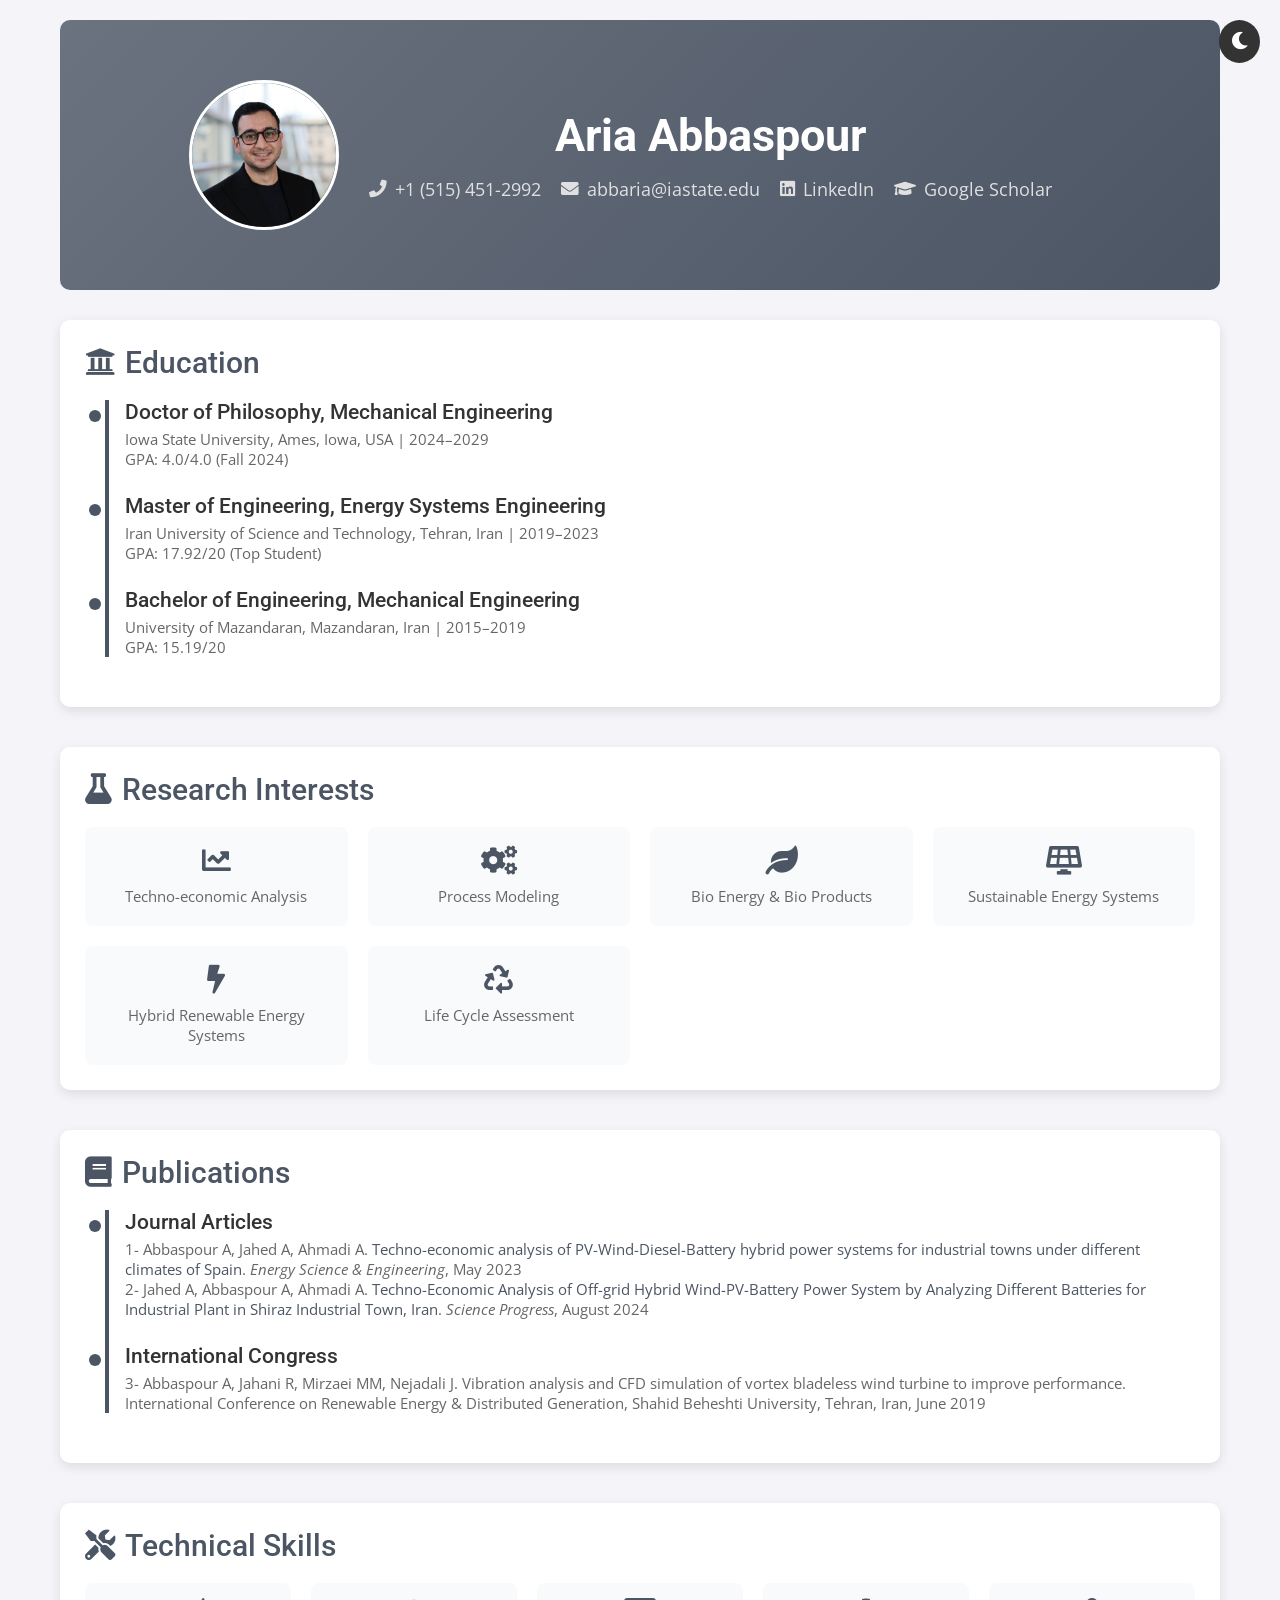
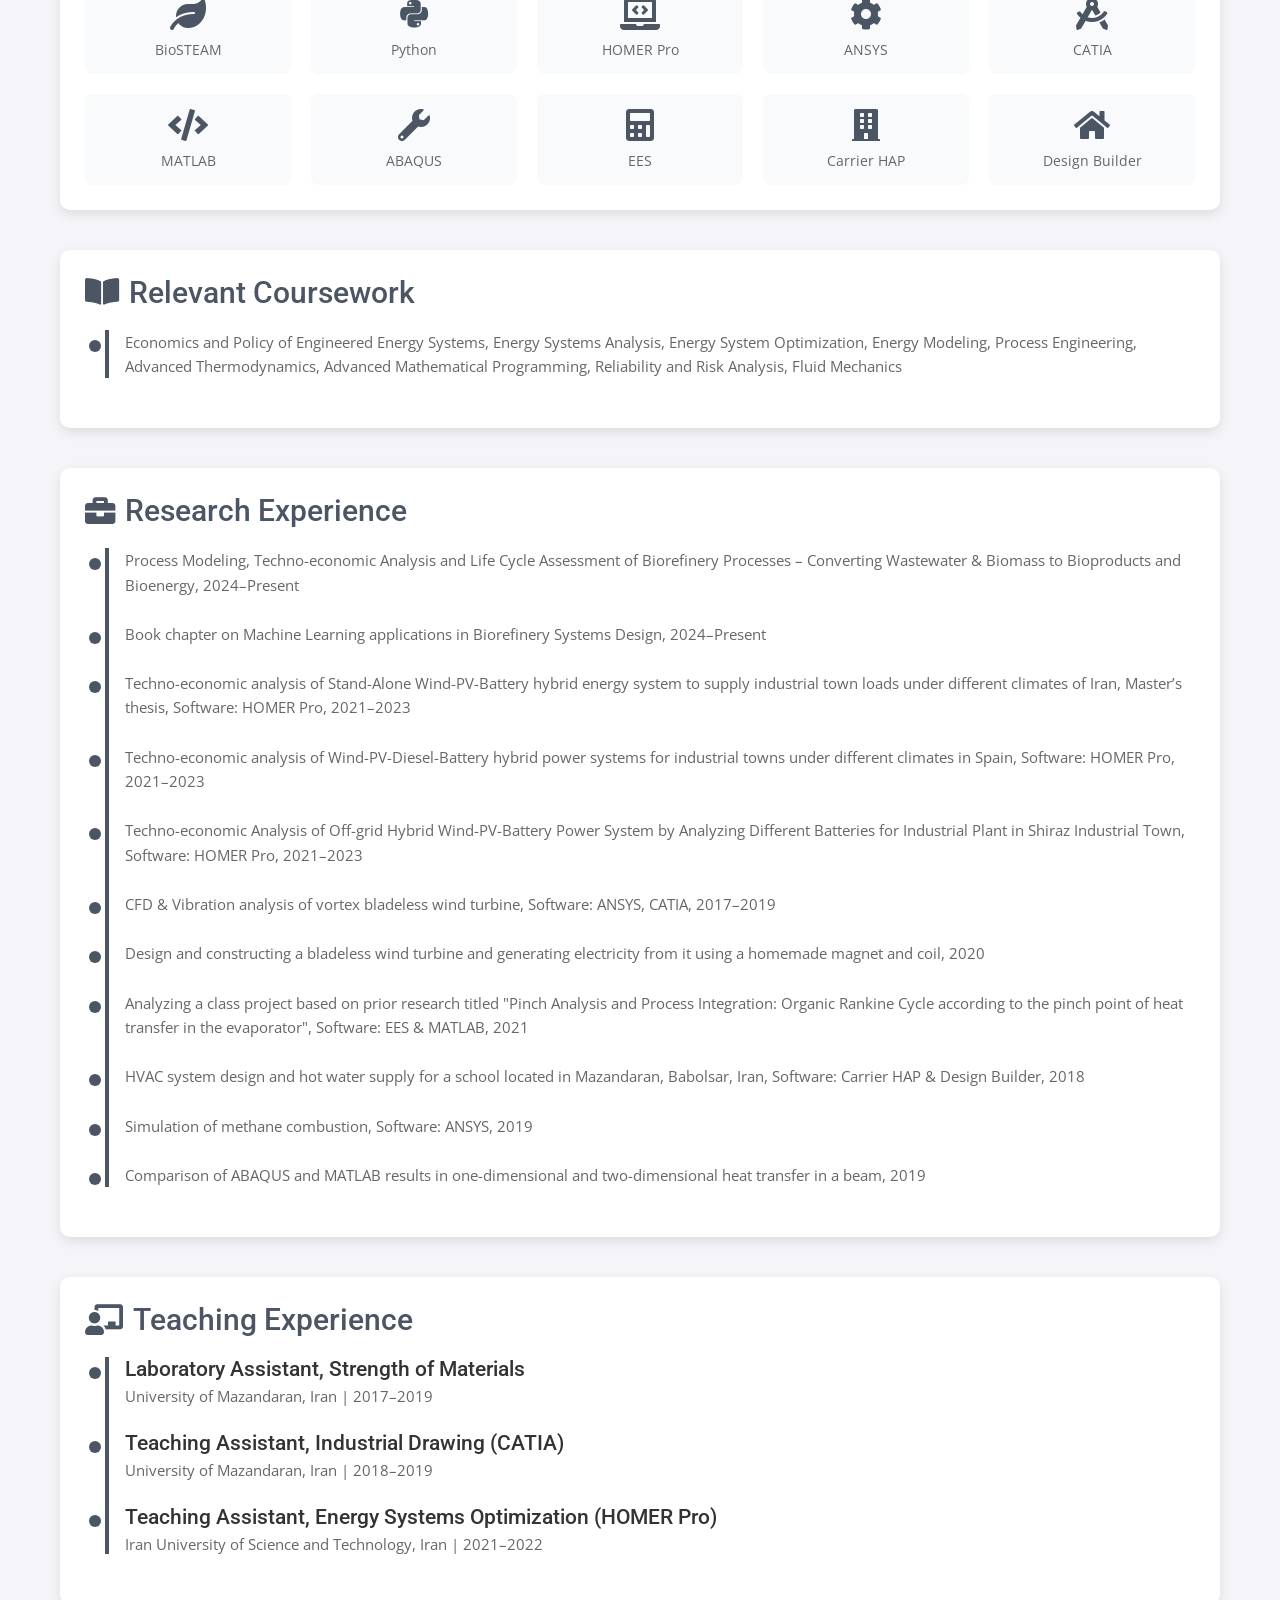
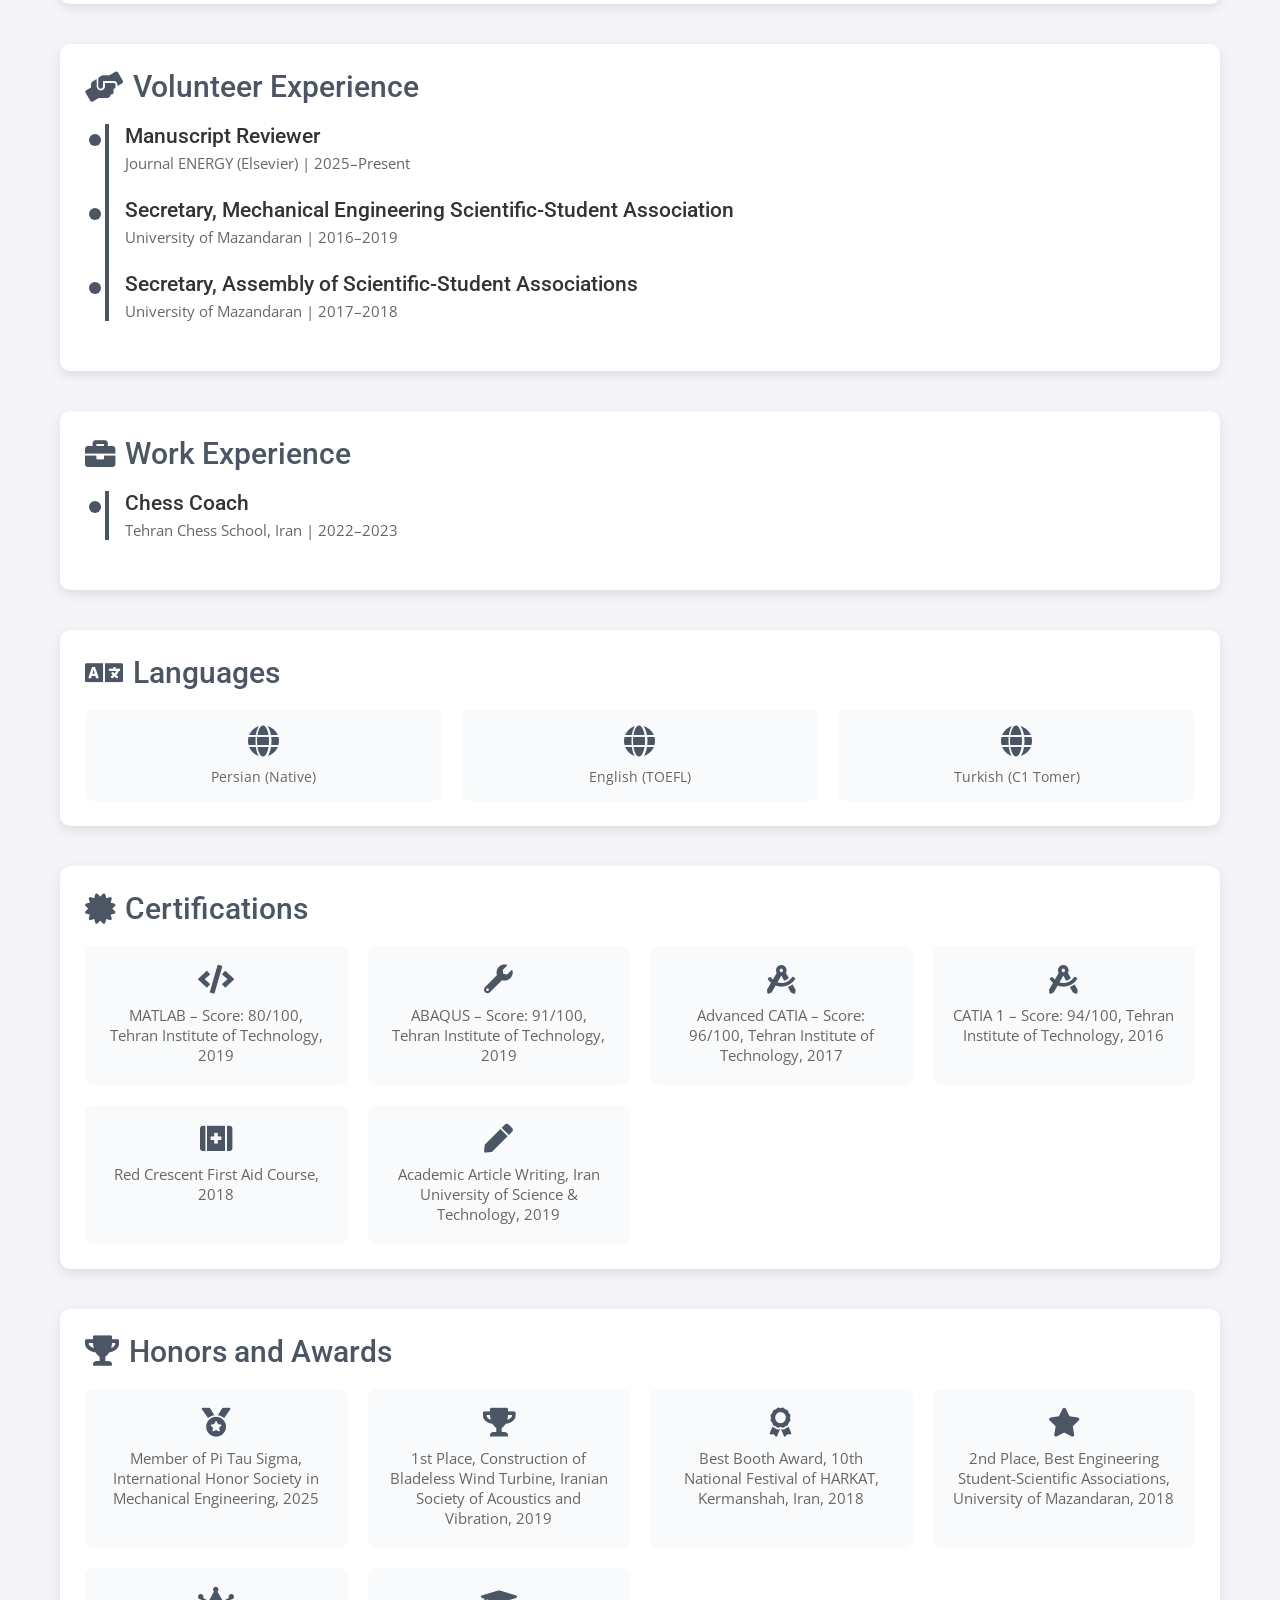
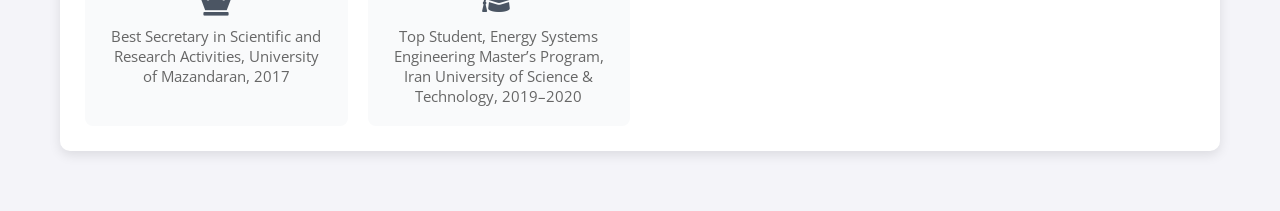
==== index.html @ 6f2ece1c "Updates Added a profile picture and changed the HTML file name to publish the CV" ====
<!DOCTYPE html>
<html lang="en">
<head>
    <meta charset="UTF-8">
    <meta name="viewport" content="width=device-width, initial-scale=1.0">
    <title>Aria Abbaspour - Curriculum Vitae</title>
    <link rel="stylesheet" href="https://cdnjs.cloudflare.com/ajax/libs/font-awesome/5.15.4/css/all.min.css">
    <link rel="stylesheet" href="https://fonts.googleapis.com/css2?family=Roboto:wght@400;500;700&family=Open+Sans:wght@300;400;600&display=swap">
    <link rel="stylesheet" href="Style.css">
</head>
<body>
    <button class="theme-toggle" onclick="toggleTheme()">
        <i class="fas fa-moon"></i>
    </button>
    <div class="container">
        <header>
            <div class="header-content">
                <img src="Picture.JPG" alt="Aria Abbaspour Profile Picture" class="profile-picture">
                <div class="header-text">
                    <h1>Aria Abbaspour</h1>
                    <div class="contact">
                        <a href="tel:+1 (515) 451-2992"><i class="fas fa-phone"></i> +1 (515) 451-2992</a>
                        <a href="mailto:abbaria@iastate.edu"><i class="fas fa-envelope"></i> abbaria@iastate.edu</a>
                        <a href="https://www.linkedin.com/in/aria-abbaspour-318b30177/" target="_blank"><i class="fab fa-linkedin"></i> LinkedIn</a>
                        <a href="https://scholar.google.com/citations?user=tmiuxmEAAAAJ&hl=en" target="_blank"><i class="fas fa-graduation-cap"></i> Google Scholar</a>
                    </div>
                </div>
            </div>
        </header>

        <section class="education">
            <h2><i class="fas fa-university"></i> Education</h2>
            <div class="timeline">
                <div class="timeline-item">
                    <h3>Doctor of Philosophy, Mechanical Engineering</h3>
                    <p>Iowa State University, Ames, Iowa, USA | 2024–2029</p>
                    <p>GPA: 4.0/4.0 (Fall 2024)</p>
                </div>
                <div class="timeline-item">
                    <h3>Master of Engineering, Energy Systems Engineering</h3>
                    <p>Iran University of Science and Technology, Tehran, Iran | 2019–2023</p>
                    <p>GPA: 17.92/20 (Top Student)</p>
                </div>
                <div class="timeline-item">
                    <h3>Bachelor of Engineering, Mechanical Engineering</h3>
                    <p>University of Mazandaran, Mazandaran, Iran | 2015–2019</p>
                    <p>GPA: 15.19/20</p>
                </div>
            </div>
        </section>

        <section class="research-interests">
            <h2><i class="fas fa-flask"></i> Research Interests</h2>
            <div class="interests-grid">
                <div class="card">
                    <i class="fas fa-chart-line"></i>
                    <p>Techno-economic Analysis</p>
                </div>
                <div class="card">
                    <i class="fas fa-cogs"></i>
                    <p>Process Modeling</p>
                </div>
                <div class="card">
                    <i class="fas fa-leaf"></i>
                    <p>Bio Energy & Bio Products</p>
                </div>
                <div class="card">
                    <i class="fas fa-solar-panel"></i>
                    <p>Sustainable Energy Systems</p>
                </div>
                <div class="card">
                    <i class="fas fa-bolt"></i>
                    <p>Hybrid Renewable Energy Systems</p>
                </div>
                <div class="card">
                    <i class="fas fa-recycle"></i>
                    <p>Life Cycle Assessment</p>
                </div>
            </div>
        </section>

        <section class="publications">
            <h2><i class="fas fa-book"></i> Publications</h2>
            <div class="timeline">
                <div class="timeline-item">
                    <h3>Journal Articles</h3>
                    <p>1- Abbaspour A, Jahed A, Ahmadi A. <a href="https://doi.org/10.1002/ese3.1495" target="_blank">Techno-economic analysis of PV-Wind-Diesel-Battery hybrid power systems for industrial towns under different climates of Spain</a>. <i>Energy Science & Engineering</i>, May 2023</p>
                    <p>2- Jahed A, Abbaspour A, Ahmadi A. <a href="https://doi.org/10.1177/00368504241265003" target="_blank">Techno-Economic Analysis of Off-grid Hybrid Wind-PV-Battery Power System by Analyzing Different Batteries for Industrial Plant in Shiraz Industrial Town, Iran</a>. <i>Science Progress</i>, August 2024</p>
                </div>
                <div class="timeline-item">
                    <h3>International Congress</h3>
                    <p>3- Abbaspour A, Jahani R, Mirzaei MM, Nejadali J. Vibration analysis and CFD simulation of vortex bladeless wind turbine to improve performance. International Conference on Renewable Energy & Distributed Generation, Shahid Beheshti University, Tehran, Iran, June 2019</p>
                </div>
            </div>
        </section>

        <section class="skills">
            <h2><i class="fas fa-tools"></i> Technical Skills</h2>
            <div class="skills-visualization">
                <div class="skill-card">
                    <i class="fas fa-leaf"></i>
                    <p>BioSTEAM</p>
                </div>
                <div class="skill-card">
                    <i class="fab fa-python"></i>
                    <p>Python</p>
                </div>
                <div class="skill-card">
                    <i class="fas fa-laptop-code"></i>
                    <p>HOMER Pro</p>
                </div>
                <div class="skill-card">
                    <i class="fas fa-cog"></i>
                    <p>ANSYS</p>
                </div>
                <div class="skill-card">
                    <i class="fas fa-drafting-compass"></i>
                    <p>CATIA</p>
                </div>
                <div class="skill-card">
                    <i class="fas fa-code"></i>
                    <p>MATLAB</p>
                </div>
                <div class="skill-card">
                    <i class="fas fa-wrench"></i>
                    <p>ABAQUS</p>
                </div>
                <div class="skill-card">
                    <i class="fas fa-calculator"></i>
                    <p>EES</p>
                </div>
                <div class="skill-card">
                    <i class="fas fa-building"></i>
                    <p>Carrier HAP</p>
                </div>
                <div class="skill-card">
                    <i class="fas fa-home"></i>
                    <p>Design Builder</p>
                </div>
            </div>
        </section>

        <section class="coursework">
            <h2><i class="fas fa-book-open"></i> Relevant Coursework</h2>
            <div class="timeline">
                <div class="timeline-item">
                    <p>Economics and Policy of Engineered Energy Systems, Energy Systems Analysis, Energy System Optimization, Energy Modeling, Process Engineering, Advanced Thermodynamics, Advanced Mathematical Programming, Reliability and Risk Analysis, Fluid Mechanics</p>
                </div>
            </div>
        </section>

        <section class="research-experience">
            <h2><i class="fas fa-briefcase"></i> Research Experience</h2>
            <div class="timeline">
                <div class="timeline-item">
                    <p>Process Modeling, Techno-economic Analysis and Life Cycle Assessment of Biorefinery Processes – Converting Wastewater & Biomass to Bioproducts and Bioenergy, 2024–Present</p>
                </div>
                <div class="timeline-item">
                    <p>Book chapter on Machine Learning applications in Biorefinery Systems Design, 2024–Present</p>
                </div>
                <div class="timeline-item">
                    <p>Techno-economic analysis of Stand-Alone Wind-PV-Battery hybrid energy system to supply industrial town loads under different climates of Iran, Master’s thesis, Software: HOMER Pro, 2021–2023</p>
                </div>
                <div class="timeline-item">
                    <p>Techno-economic analysis of Wind-PV-Diesel-Battery hybrid power systems for industrial towns under different climates in Spain, Software: HOMER Pro, 2021–2023</p>
                </div>
                <div class="timeline-item">
                    <p>Techno-economic Analysis of Off-grid Hybrid Wind-PV-Battery Power System by Analyzing Different Batteries for Industrial Plant in Shiraz Industrial Town, Software: HOMER Pro, 2021–2023</p>
                </div>
                <div class="timeline-item">
                    <p>CFD & Vibration analysis of vortex bladeless wind turbine, Software: ANSYS, CATIA, 2017–2019</p>
                </div>
                <div class="timeline-item">
                    <p>Design and constructing a bladeless wind turbine and generating electricity from it using a homemade magnet and coil, 2020</p>
                </div>
                <div class="timeline-item">
                    <p>Analyzing a class project based on prior research titled "Pinch Analysis and Process Integration: Organic Rankine Cycle according to the pinch point of heat transfer in the evaporator", Software: EES & MATLAB, 2021</p>
                </div>
                <div class="timeline-item">
                    <p>HVAC system design and hot water supply for a school located in Mazandaran, Babolsar, Iran, Software: Carrier HAP & Design Builder, 2018</p>
                </div>
                <div class="timeline-item">
                    <p>Simulation of methane combustion, Software: ANSYS, 2019</p>
                </div>
                <div class="timeline-item">
                    <p>Comparison of ABAQUS and MATLAB results in one-dimensional and two-dimensional heat transfer in a beam, 2019</p>
                </div>
            </div>
        </section>

        <section class="teaching">
            <h2><i class="fas fa-chalkboard-teacher"></i> Teaching Experience</h2>
            <div class="timeline">
                <div class="timeline-item">
                    <h3>Laboratory Assistant, Strength of Materials</h3>
                    <p>University of Mazandaran, Iran | 2017–2019</p>
                </div>
                <div class="timeline-item">
                    <h3>Teaching Assistant, Industrial Drawing (CATIA)</h3>
                    <p>University of Mazandaran, Iran | 2018–2019</p>
                </div>
                <div class="timeline-item">
                    <h3>Teaching Assistant, Energy Systems Optimization (HOMER Pro)</h3>
                    <p>Iran University of Science and Technology, Iran | 2021–2022</p>
                </div>
            </div>
        </section>

        <section class="volunteer">
            <h2><i class="fas fa-hands-helping"></i> Volunteer Experience</h2>
            <div class="timeline">
                <div class="timeline-item">
                    <h3>Manuscript Reviewer</h3>
                    <p>Journal ENERGY (Elsevier) | 2025–Present</p>
                </div>
                <div class="timeline-item">
                    <h3>Secretary, Mechanical Engineering Scientific-Student Association</h3>
                    <p>University of Mazandaran | 2016–2019</p>
                </div>
                <div class="timeline-item">
                    <h3>Secretary, Assembly of Scientific-Student Associations</h3>
                    <p>University of Mazandaran | 2017–2018</p>
                </div>
            </div>
        </section>

        <section class="work">
            <h2><i class="fas fa-briefcase"></i> Work Experience</h2>
            <div class="timeline">
                <div class="timeline-item">
                    <h3>Chess Coach</h3>
                    <p>Tehran Chess School, Iran | 2022–2023</p>
                </div>
            </div>
        </section>

        <section class="languages">
            <h2><i class="fas fa-language"></i> Languages</h2>
            <div class="languages-grid">
                <div class="language-card">
                    <i class="fas fa-globe"></i>
                    <p>Persian (Native)</p>
                </div>
                <div class="language-card">
                    <i class="fas fa-globe"></i>
                    <p>English (TOEFL)</p>
                </div>
                <div class="language-card">
                    <i class="fas fa-globe"></i>
                    <p>Turkish (C1 Tomer)</p>
                </div>
            </div>
        </section>

        <section class="certifications">
            <h2><i class="fas fa-certificate"></i> Certifications</h2>
            <div class="certifications-grid">
                <div class="card">
                    <i class="fas fa-code"></i>
                    <p>MATLAB – Score: 80/100, Tehran Institute of Technology, 2019</p>
                </div>
                <div class="card">
                    <i class="fas fa-wrench"></i>
                    <p>ABAQUS – Score: 91/100, Tehran Institute of Technology, 2019</p>
                </div>
                <div class="card">
                    <i class="fas fa-drafting-compass"></i>
                    <p>Advanced CATIA – Score: 96/100, Tehran Institute of Technology, 2017</p>
                </div>
                <div class="card">
                    <i class="fas fa-drafting-compass"></i>
                    <p>CATIA 1 – Score: 94/100, Tehran Institute of Technology, 2016</p>
                </div>
                <div class="card">
                    <i class="fas fa-first-aid"></i>
                    <p>Red Crescent First Aid Course, 2018</p>
                </div>
                <div class="card">
                    <i class="fas fa-pen"></i>
                    <p>Academic Article Writing, Iran University of Science & Technology, 2019</p>
                </div>
            </div>
        </section>

        <section class="awards">
            <h2><i class="fas fa-trophy"></i> Honors and Awards</h2>
            <div class="awards-grid">
                <div class="card">
                    <i class="fas fa-medal"></i>
                    <p>Member of Pi Tau Sigma, International Honor Society in Mechanical Engineering, 2025</p>
                </div>
                <div class="card">
                    <i class="fas fa-trophy"></i>
                    <p>1st Place, Construction of Bladeless Wind Turbine, Iranian Society of Acoustics and Vibration, 2019</p>
                </div>
                <div class="card">
                    <i class="fas fa-award"></i>
                    <p>Best Booth Award, 10th National Festival of HARKAT, Kermanshah, Iran, 2018</p>
                </div>
                <div class="card">
                    <i class="fas fa-star"></i>
                    <p>2nd Place, Best Engineering Student-Scientific Associations, University of Mazandaran, 2018</p>
                </div>
                <div class="card">
                    <i class="fas fa-crown"></i>
                    <p>Best Secretary in Scientific and Research Activities, University of Mazandaran, 2017</p>
                </div>
                <div class="card">
                    <i class="fas fa-graduation-cap"></i>
                    <p>Top Student, Energy Systems Engineering Master’s Program, Iran University of Science & Technology, 2019–2020</p>
                </div>
            </div>
        </section>
    </div>

    <script src="Script.js"></script>
</body>
</html>
---- Style.css ----
* {
    margin: 0;
    padding: 0;
    box-sizing: border-box;
    font-family: 'Open Sans', 'Roboto', sans-serif;
}

body {
    background: #f4f4f9;
    color: #333;
    transition: background 0.3s ease, color 0.3s ease;
}

body.dark {
    background: #1f1f1f;
    color: #e0e0e0;
}

.container {
    max-width: 1200px;
    margin: 0 auto;
    padding: 20px;
    opacity: 0;
    animation: fadeIn 1s ease forwards;
}

@keyframes fadeIn {
    to {
        opacity: 1;
    }
}

header {
    text-align: center;
    padding: 60px 20px;
    background: linear-gradient(135deg, #6b7280, #4b5563);
    color: #ffffff;
    border-radius: 10px;
    margin-bottom: 30px;
    transform: translateY(20px);
    opacity: 0;
    animation: slideIn 0.8s ease forwards 0.2s;
    transition: background 0.3s ease, color 0.3s ease;
}

body.dark header {
    background: linear-gradient(135deg, #2d2d2d, #1a1a1a);
    color: #e0e0e0;
}

@keyframes slideIn {
    to {
        transform: translateY(0);
        opacity: 1;
    }
}

.header-content {
    display: flex;
    align-items: center;
    justify-content: center;
    gap: 30px;
    flex-wrap: wrap;
    transform: translateX(-20px);
}

.profile-picture {
    width: 150px;
    height: 150px;
    border-radius: 50%;
    object-fit: cover;
    border: 3px solid #ffffff;
    transition: border-color 0.3s ease;
}

body.dark .profile-picture {
    border-color: #bb86fc;
}

.header-text {
    text-align: center;
}

header h1 {
    font-size: 2.8em;
    margin-bottom: 15px;
    font-family: 'Roboto', sans-serif;
    font-weight: 700;
}

.contact {
    display: flex;
    justify-content: center;
    gap: 20px;
    flex-wrap: wrap;
}

.contact a {
    color: #e0e0e0;
    text-decoration: none;
    font-size: 1.1em;
    font-family: 'Open Sans', sans-serif;
    font-weight: 400;
    display: flex;
    align-items: center;
    gap: 8px;
    transition: color 0.3s ease, transform 0.2s ease;
}

body.dark .contact a {
    color: #d1d5db;
}

.contact a:hover {
    color: #bb86fc;
    transform: scale(1.05);
}

.theme-toggle {
    position: fixed;
    top: 20px;
    right: 20px;
    background: #333;
    color: #ffffff;
    border: none;
    padding: 12px;
    border-radius: 50%;
    cursor: pointer;
    z-index: 1000;
    transition: background 0.3s ease, color 0.3s ease;
}

body.dark .theme-toggle {
    background: #bb86fc;
    color: #1f1f1f;
}

.theme-toggle i {
    font-size: 1.3em;
}

section {
    margin-bottom: 40px;
    background: #ffffff;
    padding: 25px;
    border-radius: 10px;
    box-shadow: 0 4px 12px rgba(0,0,0,0.1);
    opacity: 0;
    transform: translateY(20px);
    animation: fadeInUp 0.6s ease forwards;
    animation-delay: calc(0.1s * var(--section-index));
    transition: background 0.3s ease, box-shadow 0.3s ease;
}

body.dark section {
    background: #2d2d2d;
    box-shadow: 0 4px 12px rgba(0,0,0,0.3);
}

@keyframes fadeInUp {
    to {
        opacity: 1;
        transform: translateY(0);
    }
}

h2 {
    font-size: 1.9em;
    margin-bottom: 20px;
    color: #4b5563;
    font-family: 'Roboto', sans-serif;
    font-weight: 500;
    display: flex;
    align-items: center;
    gap: 10px;
    transition: color 0.3s ease;
}

body.dark h2 {
    color: #bb86fc;
}

.timeline {
    position: relative;
    padding-left: 40px;
}

.timeline::before {
    content: '';
    position: absolute;
    left: 20px;
    top: 0;
    bottom: 0;
    width: 4px;
    background: #4b5563;
    transition: background 0.3s ease;
}

body.dark .timeline::before {
    background: #bb86fc;
}

.timeline-item {
    position: relative;
    margin-bottom: 25px;
}

.timeline-item::before {
    content: '';
    position: absolute;
    left: -36px;
    top: 10px;
    width: 12px;
    height: 12px;
    background: #4b5563;
    border-radius: 50%;
    transition: background 0.3s ease;
}

body.dark .timeline-item::before {
    background: #bb86fc;
}

.timeline-item h3 {
    font-size: 1.3em;
    color: #333;
    margin-bottom: 5px;
    font-family: 'Roboto', sans-serif;
    font-weight: 500;
    transition: color 0.3s ease;
}

body.dark .timeline-item h3 {
    color: #e0e0e0;
}

.timeline-item p {
    color: #666;
    font-size: 0.95em;
    font-family: 'Open Sans', sans-serif;
    font-weight: 400;
    transition: color 0.3s ease;
}

body.dark .timeline-item p {
    color: #b0b0b0;
}

.timeline-item a {
    color: #4b5563;
    text-decoration: none;
    font-family: 'Open Sans', sans-serif;
    font-weight: 400;
    transition: color 0.3s ease;
}

body.dark .timeline-item a {
    color: #bb86fc;
}

.timeline-item a:hover {
    text-decoration: underline;
}

.research-experience .timeline-item p, .coursework .timeline-item p {
    font-size: 0.95em;
    line-height: 1.6;
}

.skills-visualization, .languages-grid {
    display: grid;
    grid-template-columns: repeat(auto-fit, minmax(200px, 1fr));
    gap: 20px;
}

.skill-card, .language-card {
    background: #f9fafb;
    padding: 15px;
    border-radius: 8px;
    text-align: center;
    transition: transform 0.3s ease, box-shadow 0.3s ease, background 0.3s ease;
}

body.dark .skill-card, body.dark .language-card {
    background: #3a3a3a;
}

.skill-card:hover, .language-card:hover {
    transform: translateY(-5px);
    box-shadow: 0 6px 15px rgba(0,0,0,0.2);
}

body.dark .skill-card:hover, body.dark .language-card:hover {
    box-shadow: 0 6px 15px rgba(0,0,0,0.4);
}

.skill-card i, .language-card i {
    font-size: 2em;
    color: #4b5563;
    margin-bottom: 10px;
    transition: color 0.3s ease;
}

body.dark .skill-card i, body.dark .language-card i {
    color: #bb86fc;
}

.skill-card p, .language-card p {
    font-size: 0.9em;
    color: #666;
    font-family: 'Open Sans', sans-serif;
    font-weight: 400;
    transition: color 0.3s ease;
}

body.dark .skill-card p, body.dark .language-card p {
    color: #b0b0b0;
}

.interests-grid, .certifications-grid, .awards-grid {
    display: grid;
    grid-template-columns: repeat(auto-fit, minmax(250px, 1fr));
    gap: 20px;
}

.card {
    background: #f9fafb;
    padding: 20px;
    border-radius: 8px;
    text-align: center;
    transition: transform 0.3s ease, box-shadow 0.3s ease, background 0.3s ease;
}

body.dark .card {
    background: #3a3a3a;
}

.card:hover {
    transform: translateY(-5px);
    box-shadow: 0 6px 15px rgba(0,0,0,0.2);
}

body.dark .card:hover {
    box-shadow: 0 6px 15px rgba(0,0,0,0.4);
}

.card i {
    font-size: 1.8em;
    color: #4b5563;
    margin-bottom: 10px;
    transition: color 0.3s ease;
}

body.dark .card i {
    color: #bb86fc;
}

.card p {
    font-size: 0.95em;
    color: #666;
    font-family: 'Open Sans', sans-serif;
    font-weight: 400;
    transition: color 0.3s ease;
}

body.dark .card p {
    color: #b0b0b0;
}

@media (max-width: 768px) {
    header h1 {
        font-size: 2.2em;
    }

    .container {
        padding: 15px;
    }

    .header-content {
        flex-direction: column;
        gap: 20px;
    }

    .profile-picture {
        width: 120px;
        height: 120px;
    }

    .skills-visualization, .interests-grid, .certifications-grid, .awards-grid, .languages-grid {
        grid-template-columns: 1fr;
    }
}
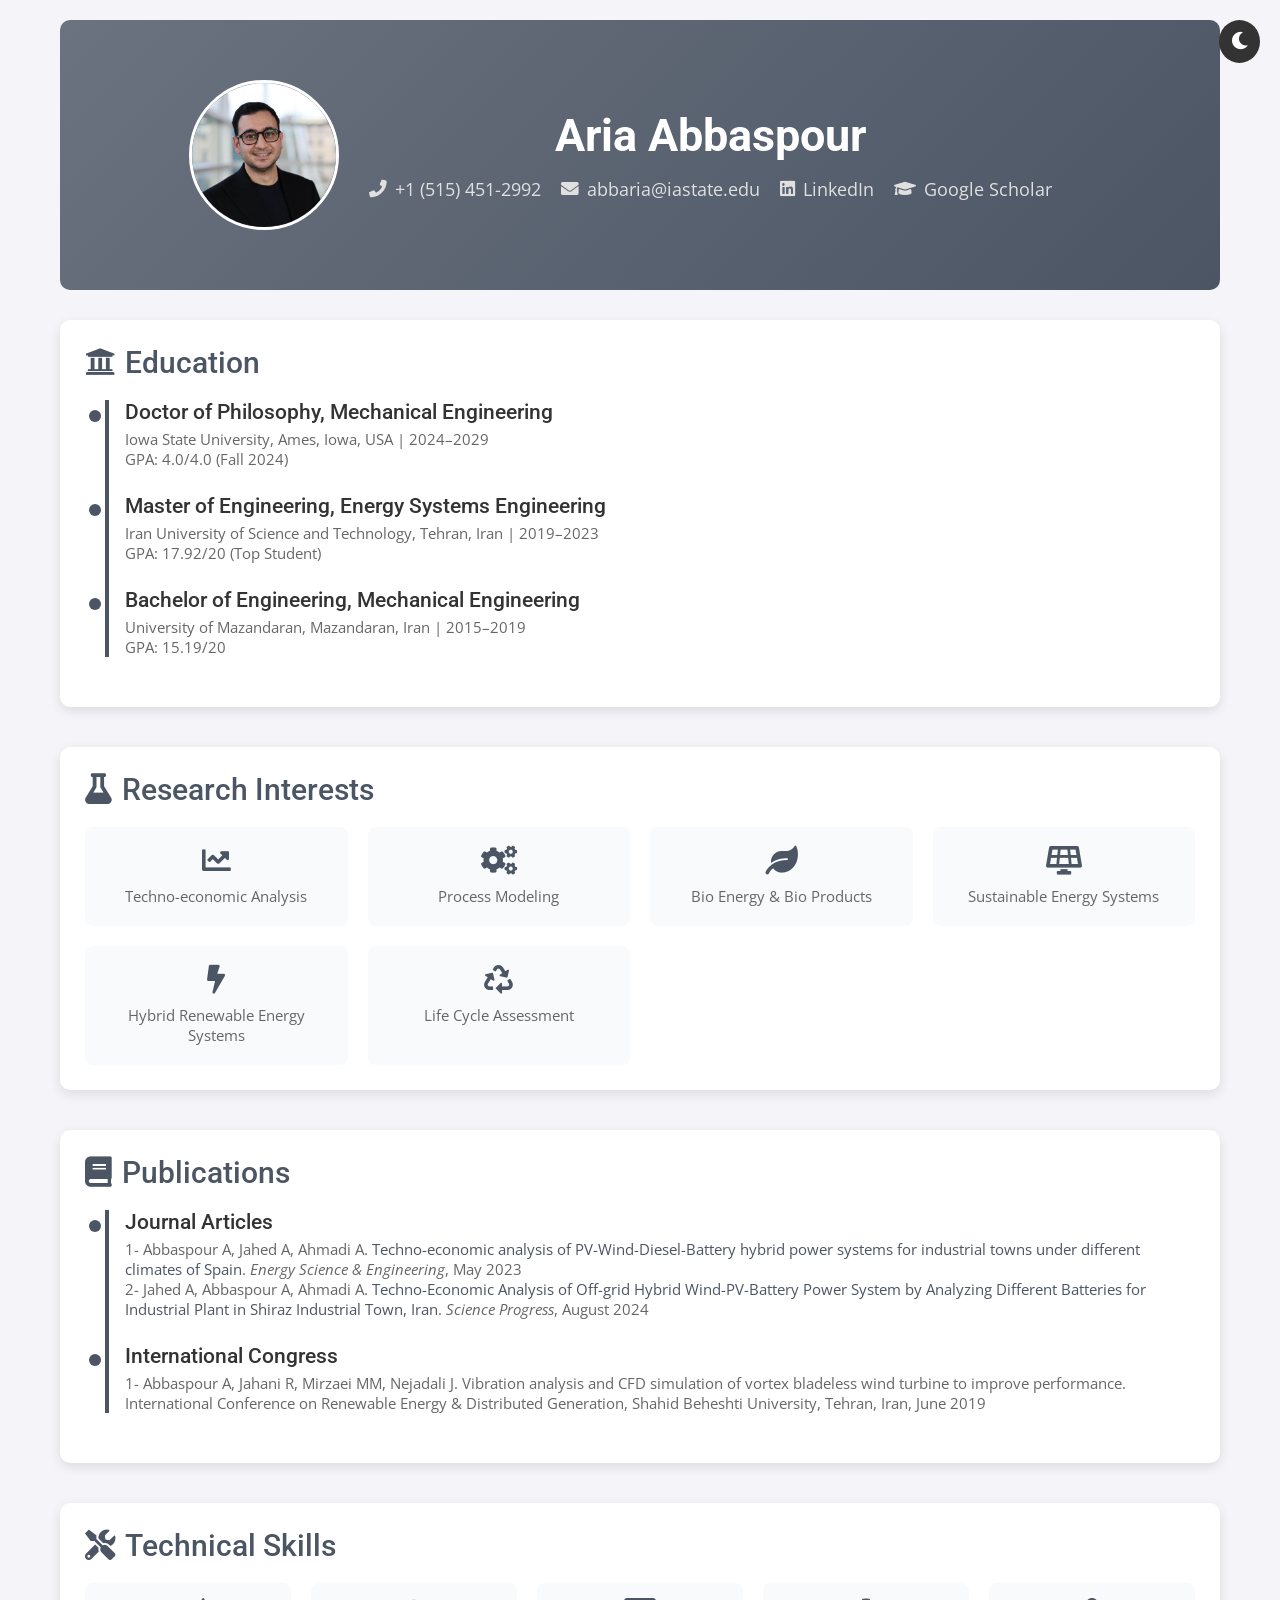
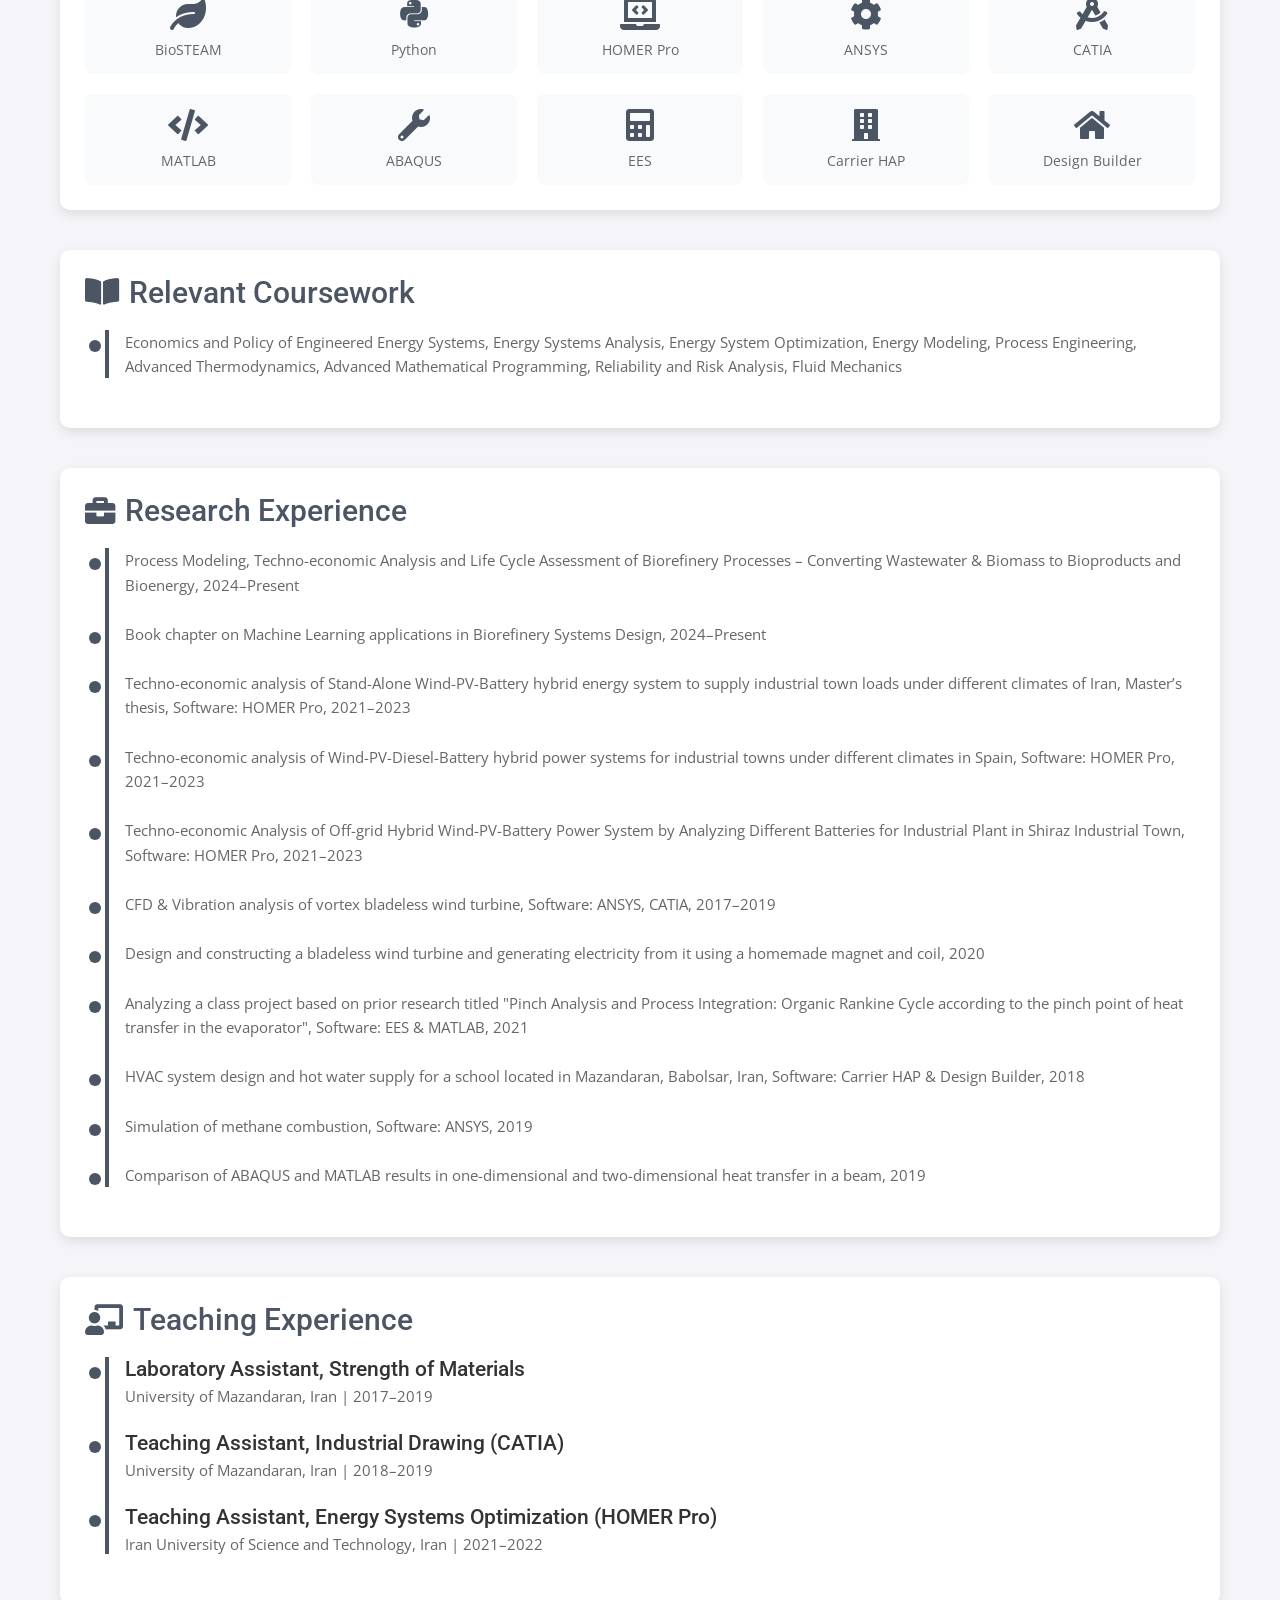
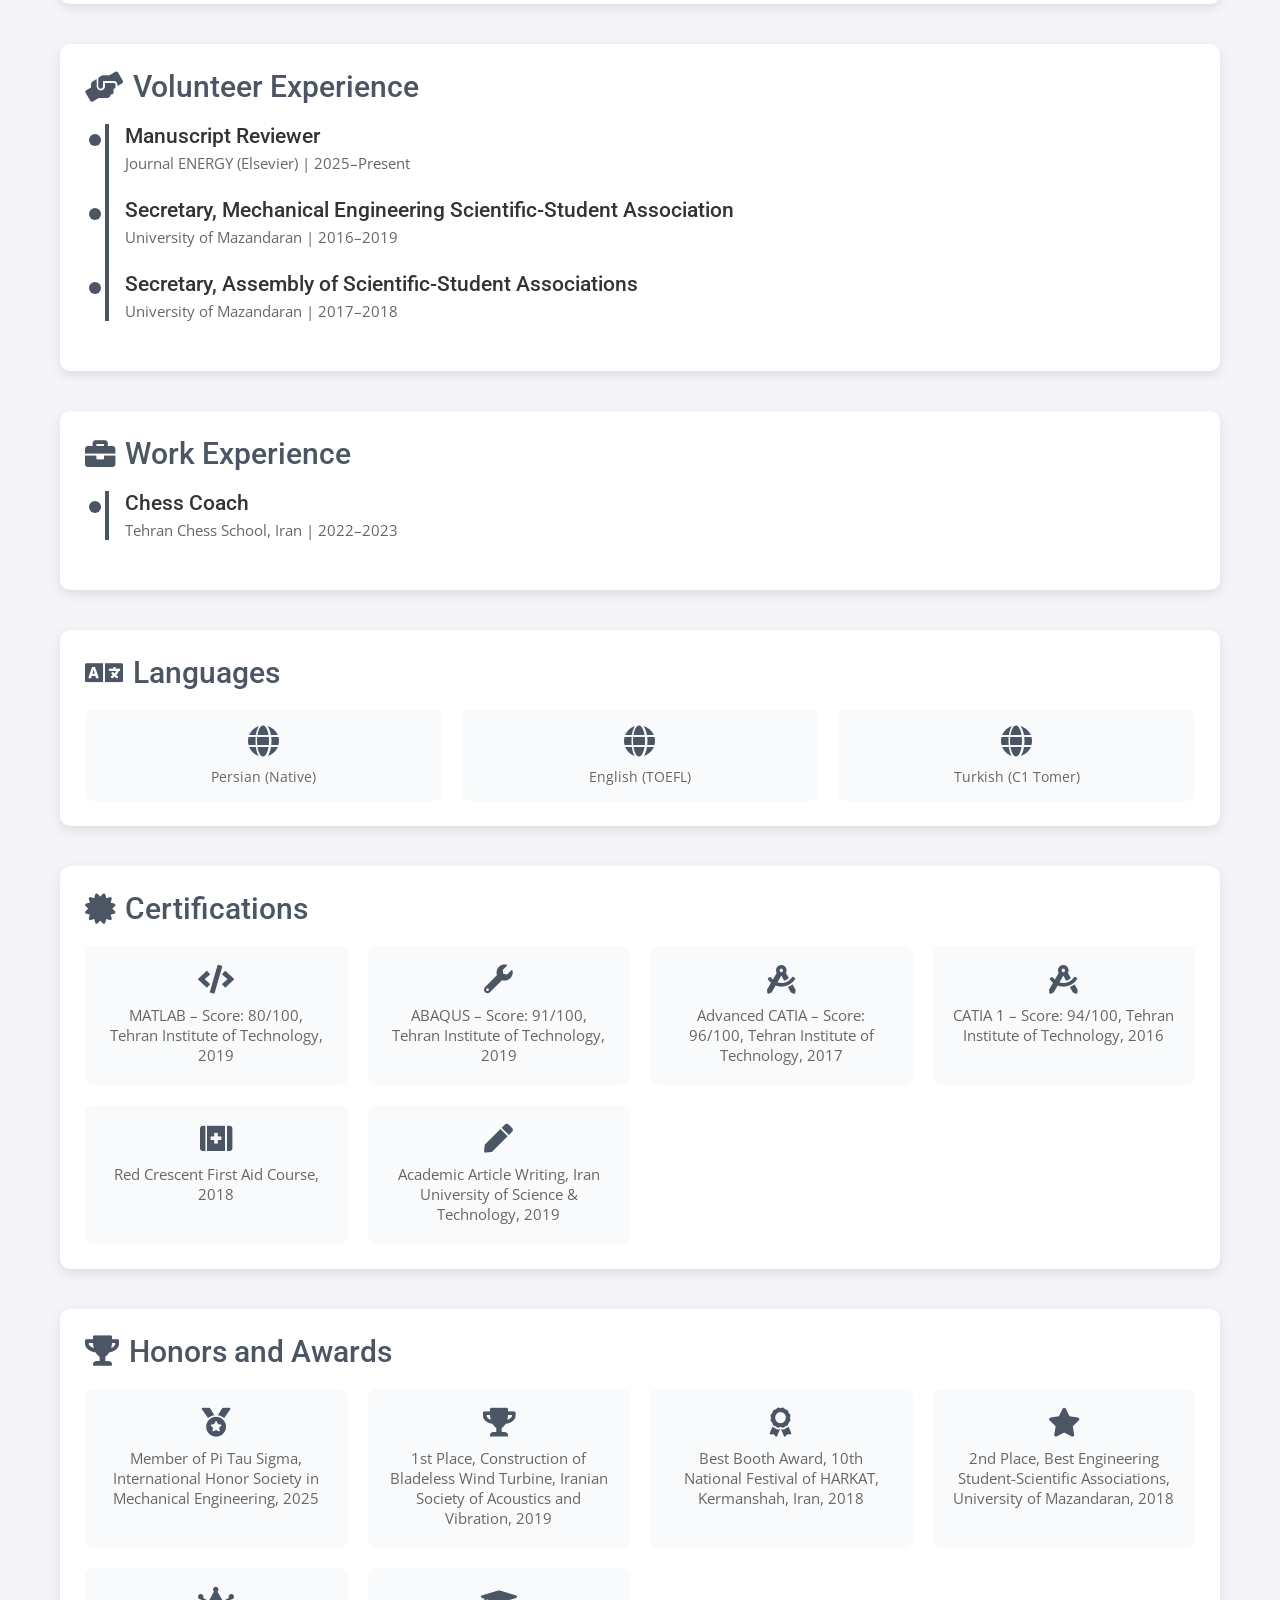
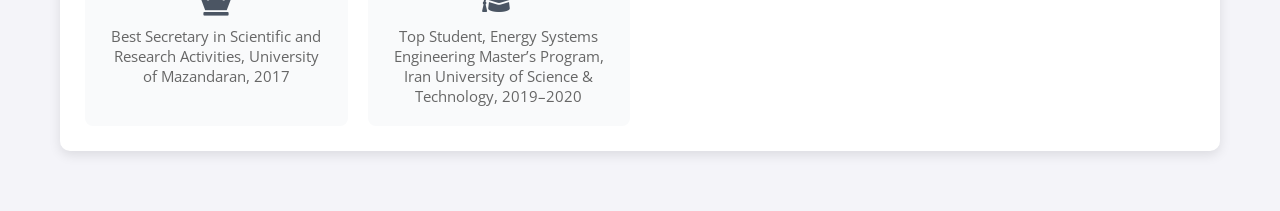
==== commit ca5c7fa8: "Update index.html" ====
--- a/index.html
+++ b/index.html
@@ -89,7 +89,7 @@
                 </div>
                 <div class="timeline-item">
                     <h3>International Congress</h3>
-                    <p>3- Abbaspour A, Jahani R, Mirzaei MM, Nejadali J. Vibration analysis and CFD simulation of vortex bladeless wind turbine to improve performance. International Conference on Renewable Energy & Distributed Generation, Shahid Beheshti University, Tehran, Iran, June 2019</p>
+                    <p>1- Abbaspour A, Jahani R, Mirzaei MM, Nejadali J. Vibration analysis and CFD simulation of vortex bladeless wind turbine to improve performance. International Conference on Renewable Energy & Distributed Generation, Shahid Beheshti University, Tehran, Iran, June 2019</p>
                 </div>
             </div>
         </section>
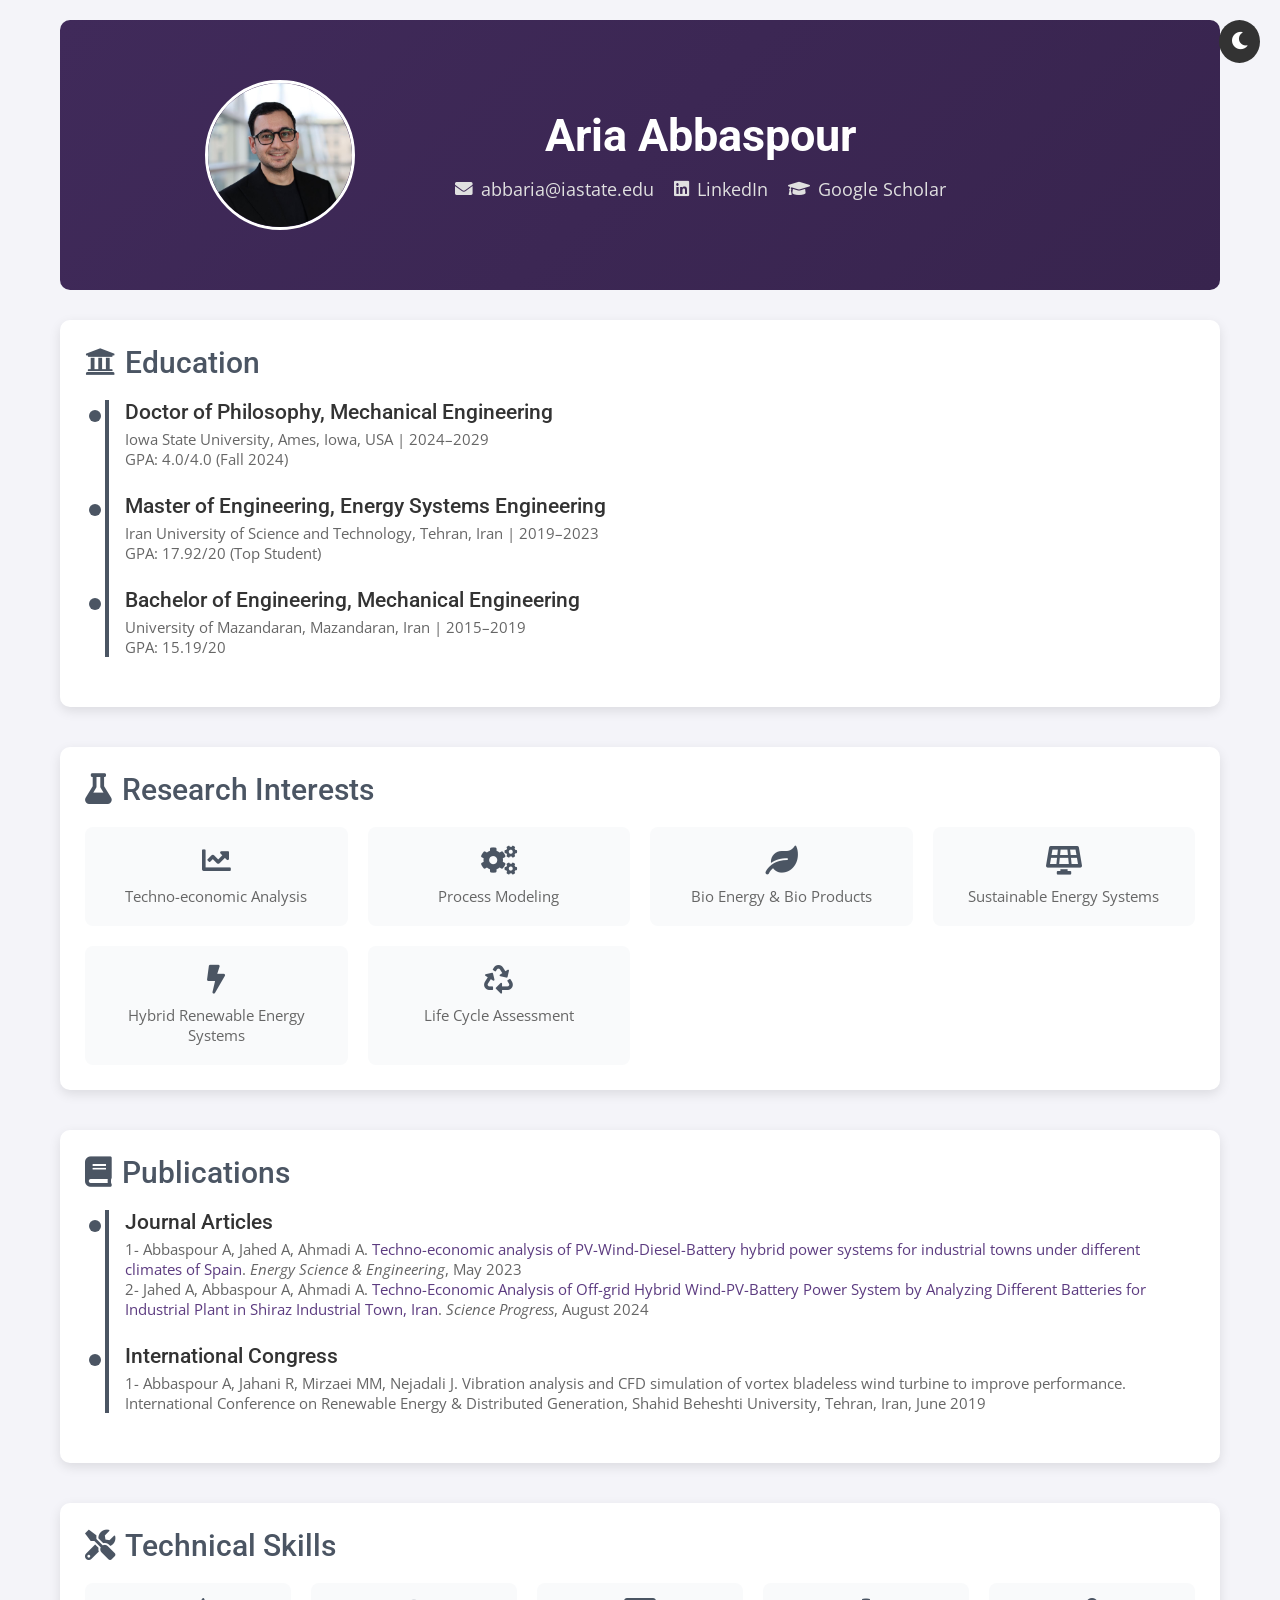
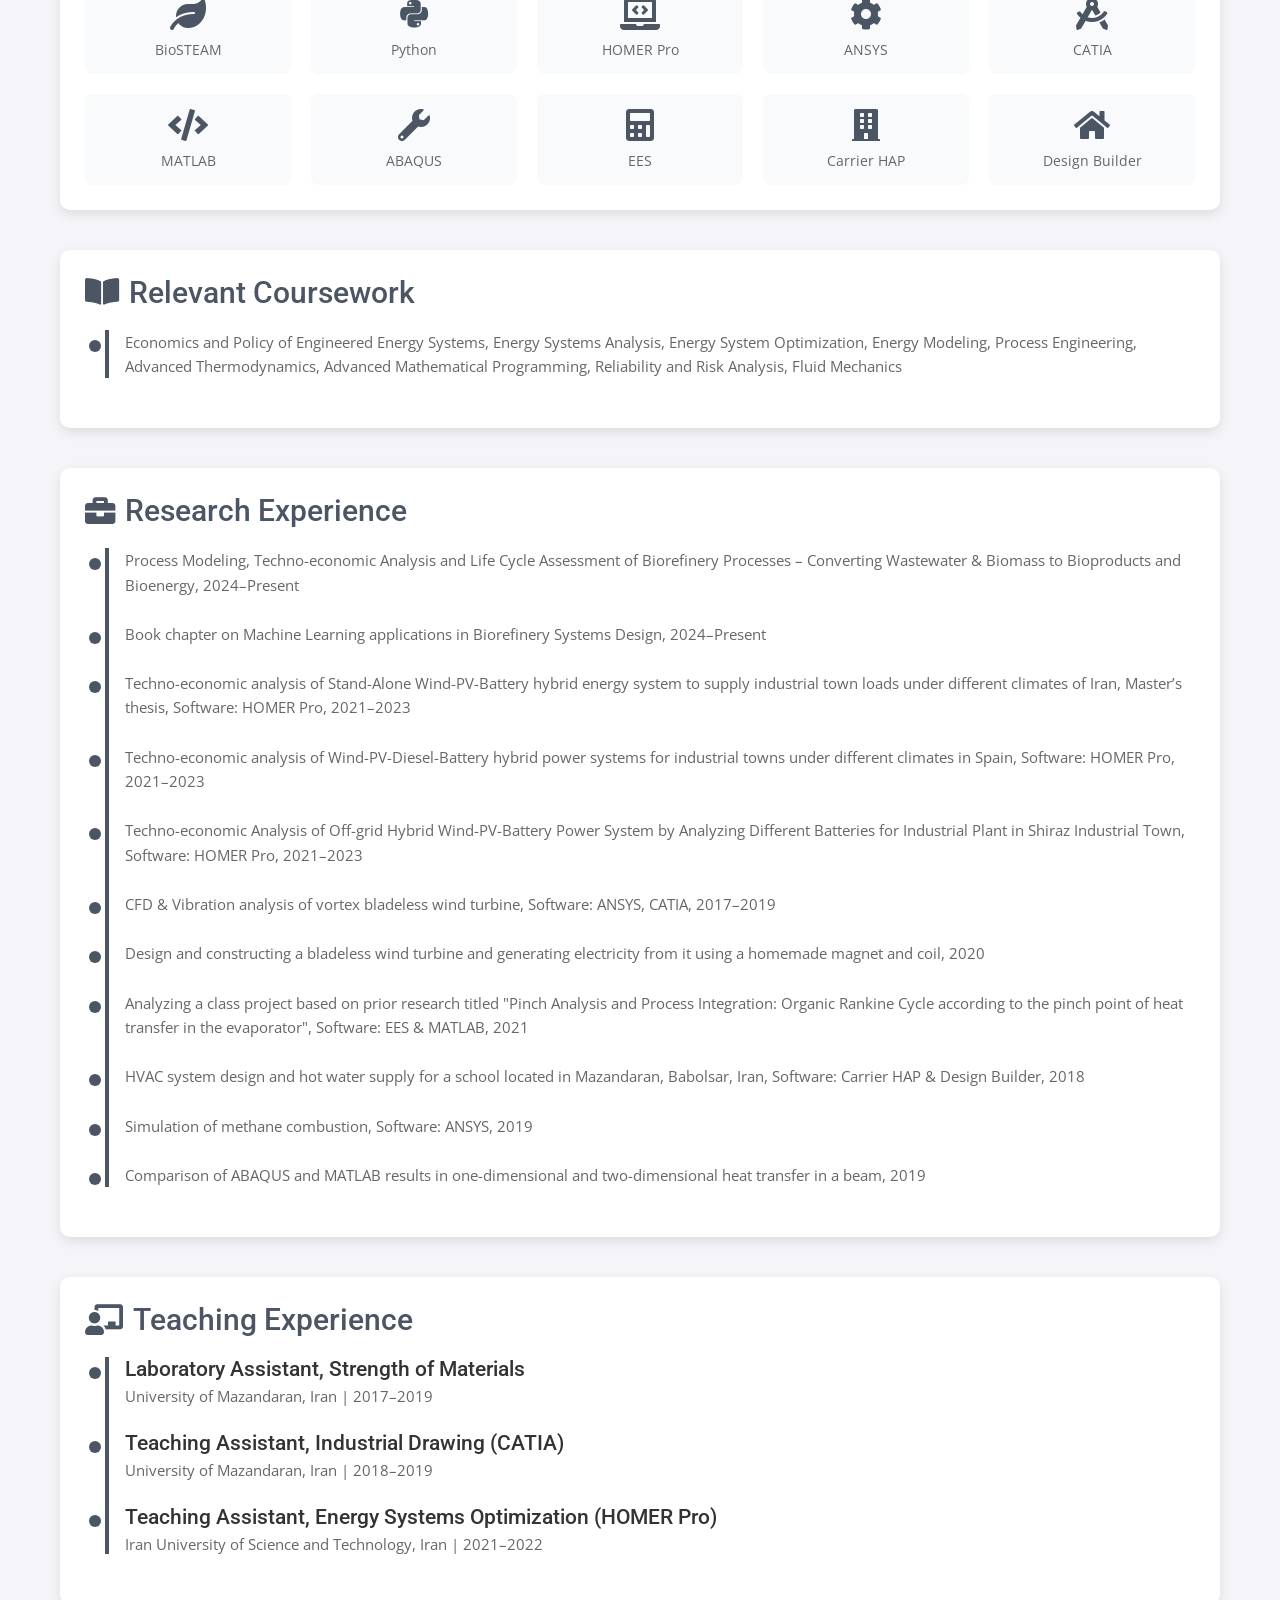
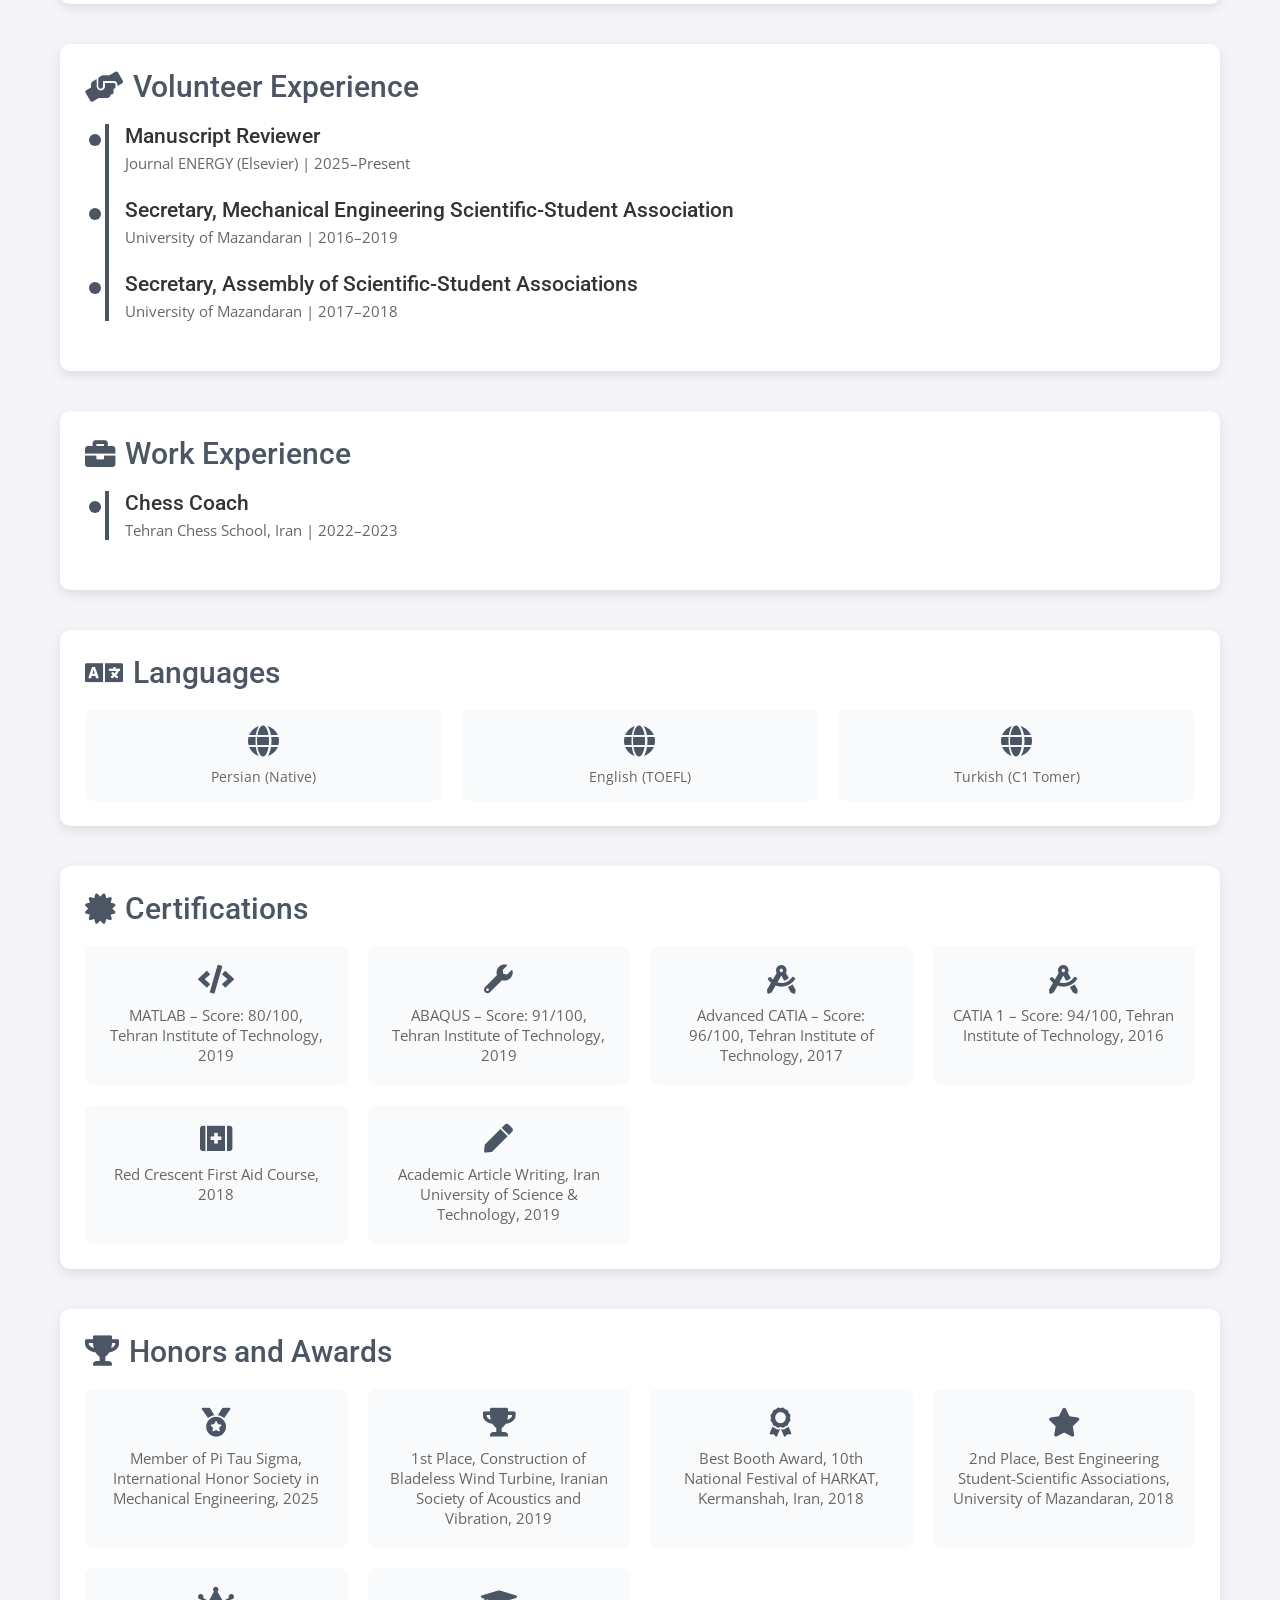
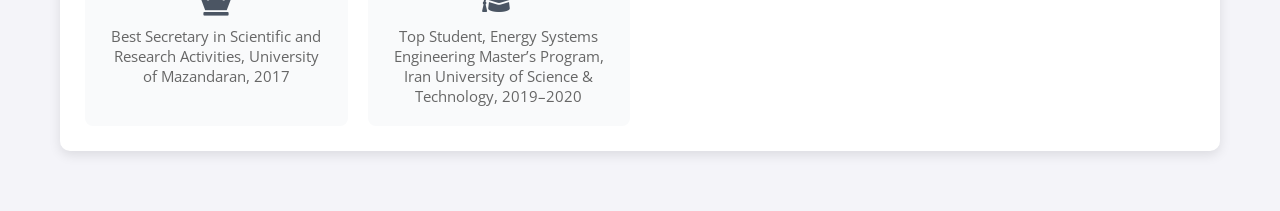
==== commit fa269e9d: "Quick HTML update" ====
--- a/index.html
+++ b/index.html
@@ -19,7 +19,6 @@
                 <div class="header-text">
                     <h1>Aria Abbaspour</h1>
                     <div class="contact">
-                        <a href="tel:+1 (515) 451-2992"><i class="fas fa-phone"></i> +1 (515) 451-2992</a>
                         <a href="mailto:abbaria@iastate.edu"><i class="fas fa-envelope"></i> abbaria@iastate.edu</a>
                         <a href="https://www.linkedin.com/in/aria-abbaspour-318b30177/" target="_blank"><i class="fab fa-linkedin"></i> LinkedIn</a>
                         <a href="https://scholar.google.com/citations?user=tmiuxmEAAAAJ&hl=en" target="_blank"><i class="fas fa-graduation-cap"></i> Google Scholar</a>
--- a/Style.css
+++ b/Style.css
@@ -33,7 +33,7 @@
 header {
     text-align: center;
     padding: 60px 20px;
-    background: linear-gradient(135deg, #6b7280, #4b5563);
+    background: linear-gradient(135deg, #402a5a, #38244e);
     color: #ffffff;
     border-radius: 10px;
     margin-bottom: 30px;
@@ -61,7 +61,7 @@
     justify-content: center;
     gap: 30px;
     flex-wrap: wrap;
-    transform: translateX(-20px);
+    transform: translateX(-30px);
 }
 
 .profile-picture {
@@ -71,6 +71,7 @@
     object-fit: cover;
     border: 3px solid #ffffff;
     transition: border-color 0.3s ease;
+    transform: translateX(-70px);
 }
 
 body.dark .profile-picture {
@@ -235,7 +236,7 @@
 }
 
 .timeline-item p {
-    color: #666;
+    color: #666666;
     font-size: 0.95em;
     font-family: 'Open Sans', sans-serif;
     font-weight: 400;
@@ -247,7 +248,7 @@
 }
 
 .timeline-item a {
-    color: #4b5563;
+    color: #5c3b80;
     text-decoration: none;
     font-family: 'Open Sans', sans-serif;
     font-weight: 400;
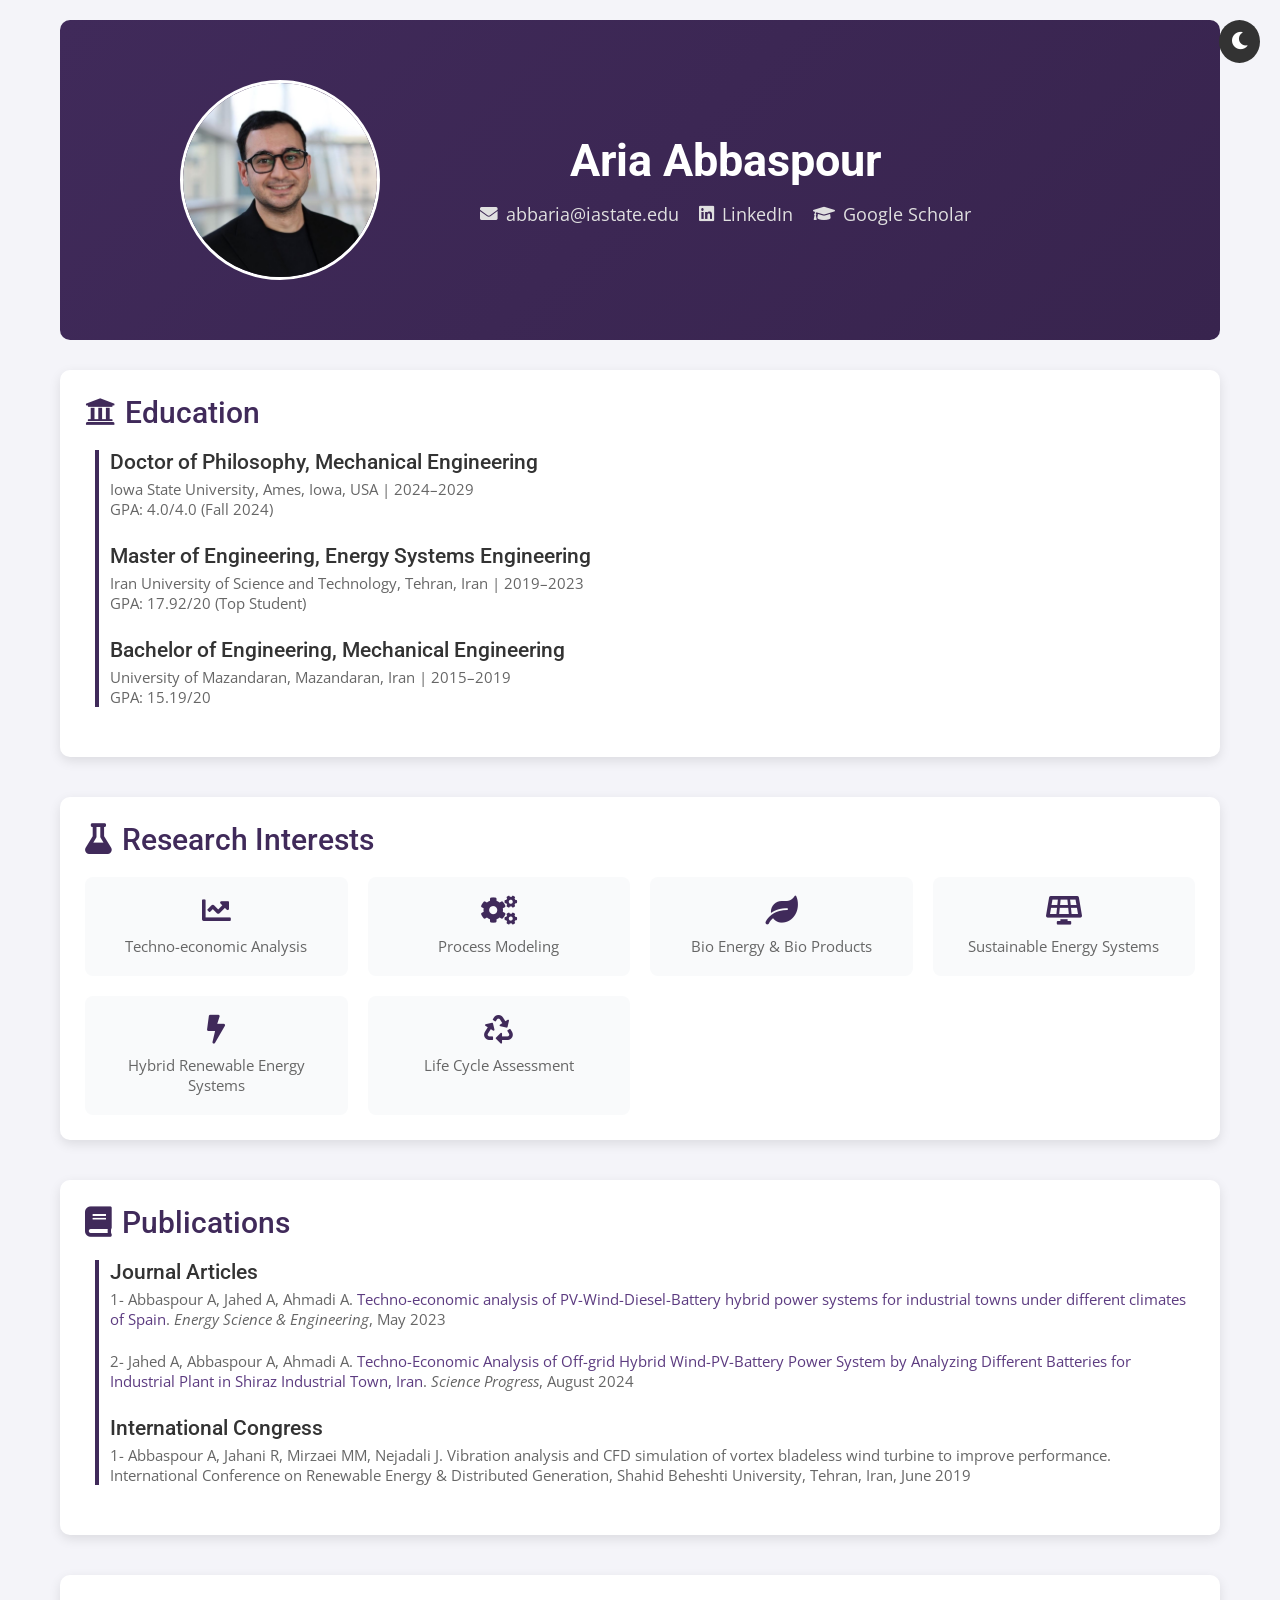
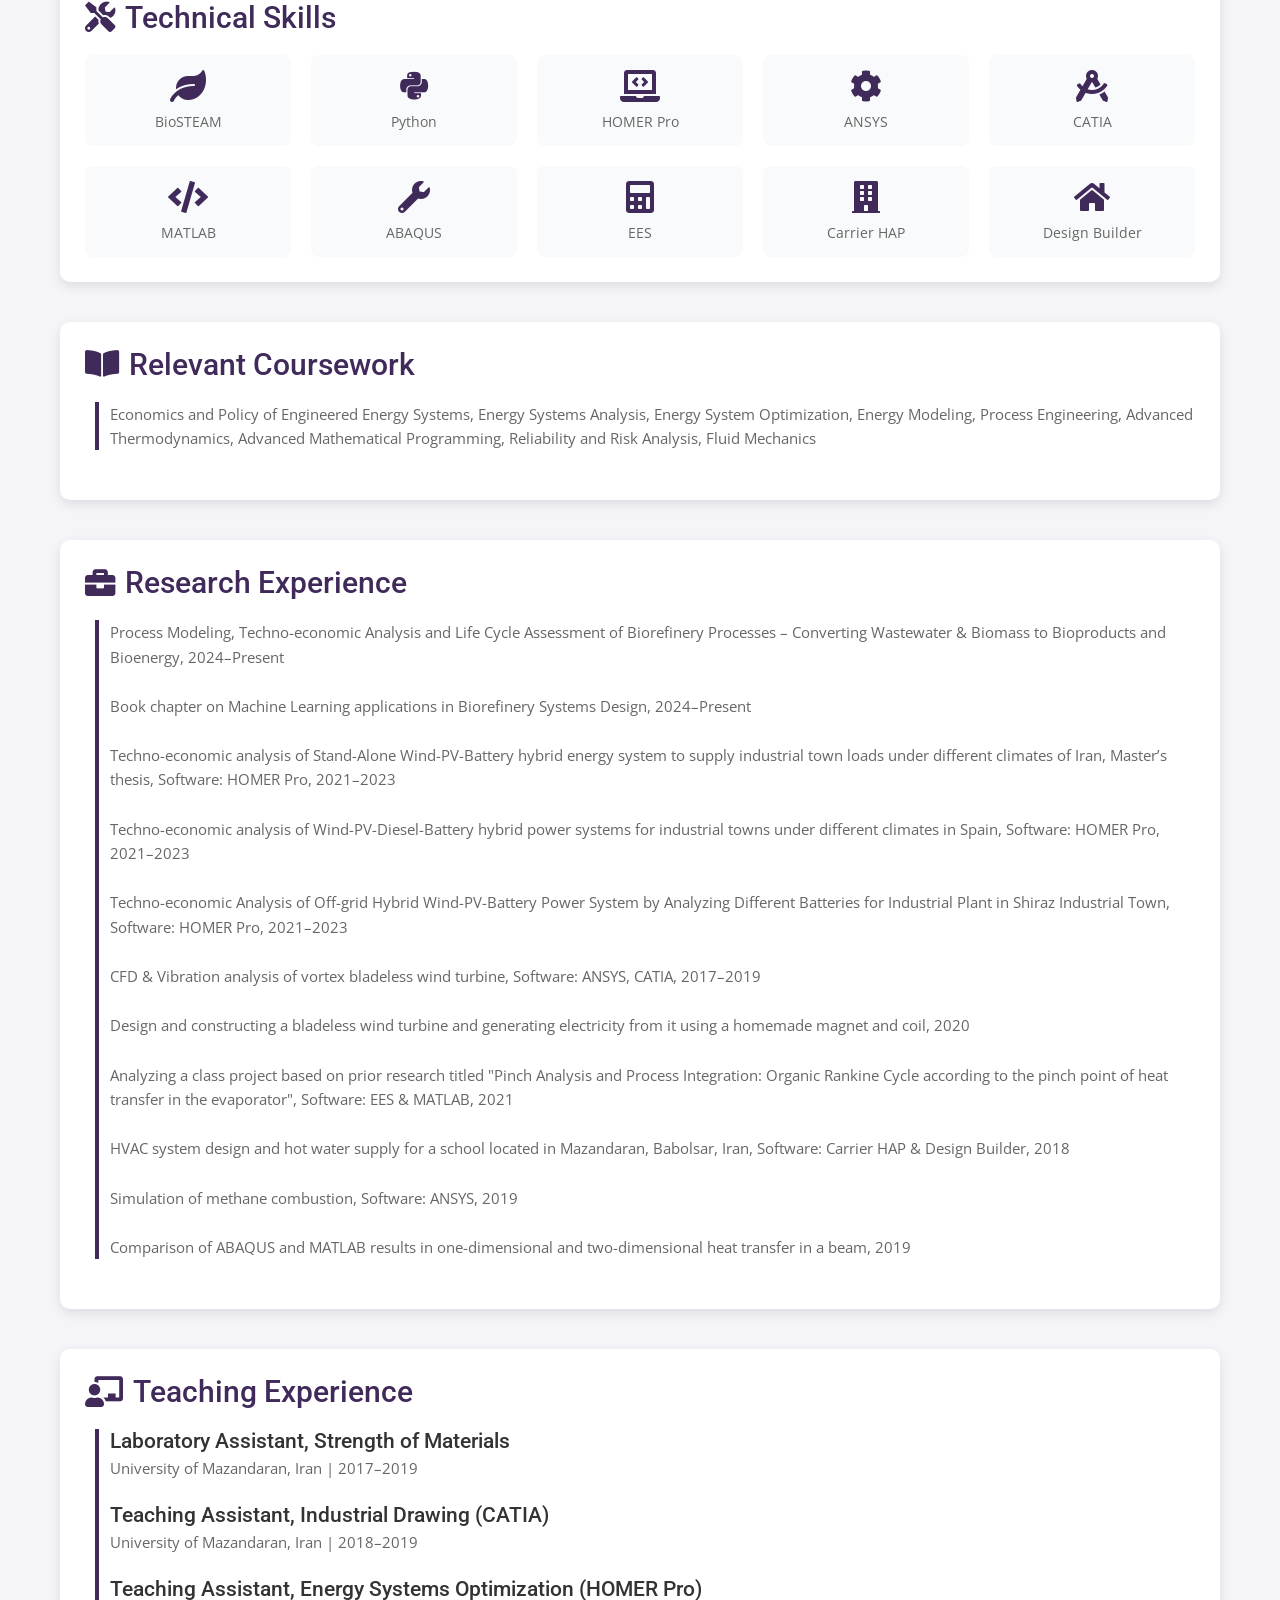
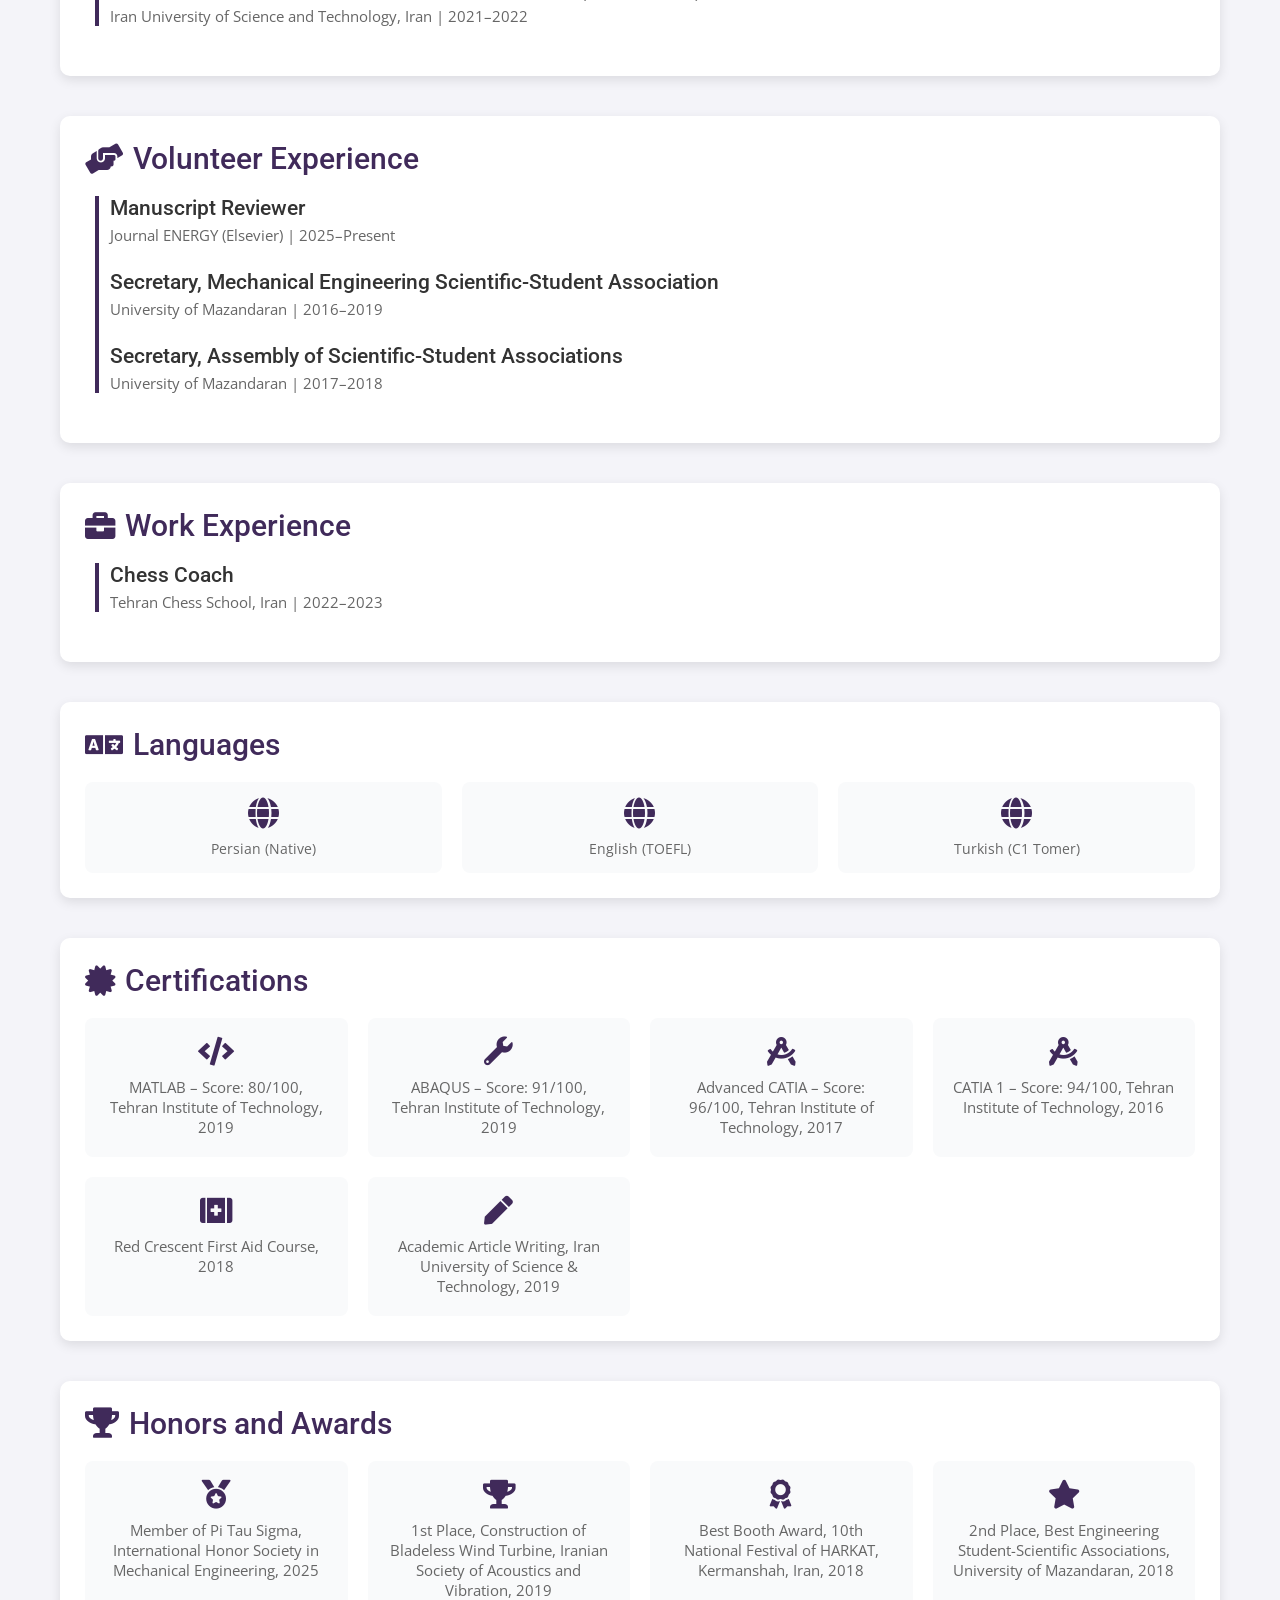
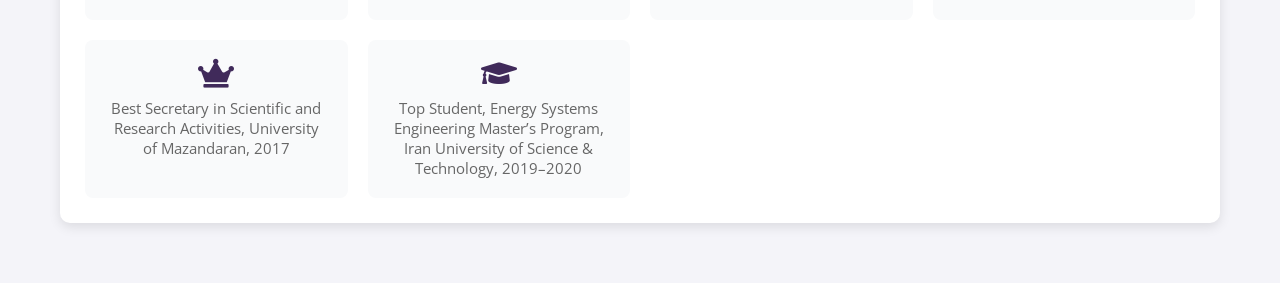
==== commit 0122f331: "Finalizing my CV Updating icon and heading colors, and adding spacing between journal papers." ====
--- a/index.html
+++ b/index.html
@@ -84,6 +84,7 @@
                 <div class="timeline-item">
                     <h3>Journal Articles</h3>
                     <p>1- Abbaspour A, Jahed A, Ahmadi A. <a href="https://doi.org/10.1002/ese3.1495" target="_blank">Techno-economic analysis of PV-Wind-Diesel-Battery hybrid power systems for industrial towns under different climates of Spain</a>. <i>Energy Science & Engineering</i>, May 2023</p>
+                    <br>
                     <p>2- Jahed A, Abbaspour A, Ahmadi A. <a href="https://doi.org/10.1177/00368504241265003" target="_blank">Techno-Economic Analysis of Off-grid Hybrid Wind-PV-Battery Power System by Analyzing Different Batteries for Industrial Plant in Shiraz Industrial Town, Iran</a>. <i>Science Progress</i>, August 2024</p>
                 </div>
                 <div class="timeline-item">
--- a/Style.css
+++ b/Style.css
@@ -65,8 +65,8 @@
 }
 
 .profile-picture {
-    width: 150px;
-    height: 150px;
+    width: 200px;
+    height: 200px;
     border-radius: 50%;
     object-fit: cover;
     border: 3px solid #ffffff;
@@ -168,7 +168,7 @@
 h2 {
     font-size: 1.9em;
     margin-bottom: 20px;
-    color: #4b5563;
+    color: #402a5a;
     font-family: 'Roboto', sans-serif;
     font-weight: 500;
     display: flex;
@@ -183,17 +183,17 @@
 
 .timeline {
     position: relative;
-    padding-left: 40px;
+    padding-left: 25px;
 }
 
 .timeline::before {
     content: '';
     position: absolute;
-    left: 20px;
+    left: 10px;
     top: 0;
     bottom: 0;
     width: 4px;
-    background: #4b5563;
+    background: #402a5a;
     transition: background 0.3s ease;
 }
 
@@ -207,19 +207,7 @@
 }
 
 .timeline-item::before {
-    content: '';
-    position: absolute;
-    left: -36px;
-    top: 10px;
-    width: 12px;
-    height: 12px;
-    background: #4b5563;
-    border-radius: 50%;
-    transition: background 0.3s ease;
-}
-
-body.dark .timeline-item::before {
-    background: #bb86fc;
+    content: none;
 }
 
 .timeline-item h3 {
@@ -288,7 +276,7 @@
 
 .skill-card:hover, .language-card:hover {
     transform: translateY(-5px);
-    box-shadow: 0 6px 15px rgba(0,0,0,0.2);
+    box-shadow: 0 6px 15px rgba(87, 19, 126, 0.2);
 }
 
 body.dark .skill-card:hover, body.dark .language-card:hover {
@@ -297,7 +285,7 @@
 
 .skill-card i, .language-card i {
     font-size: 2em;
-    color: #4b5563;
+    color: #402a5a;
     margin-bottom: 10px;
     transition: color 0.3s ease;
 }
@@ -338,7 +326,7 @@
 
 .card:hover {
     transform: translateY(-5px);
-    box-shadow: 0 6px 15px rgba(0,0,0,0.2);
+    box-shadow: 0 6px 15px rgba(74, 13, 100, 0.2);
 }
 
 body.dark .card:hover {
@@ -347,7 +335,7 @@
 
 .card i {
     font-size: 1.8em;
-    color: #4b5563;
+    color: #402a5a;
     margin-bottom: 10px;
     transition: color 0.3s ease;
 }
